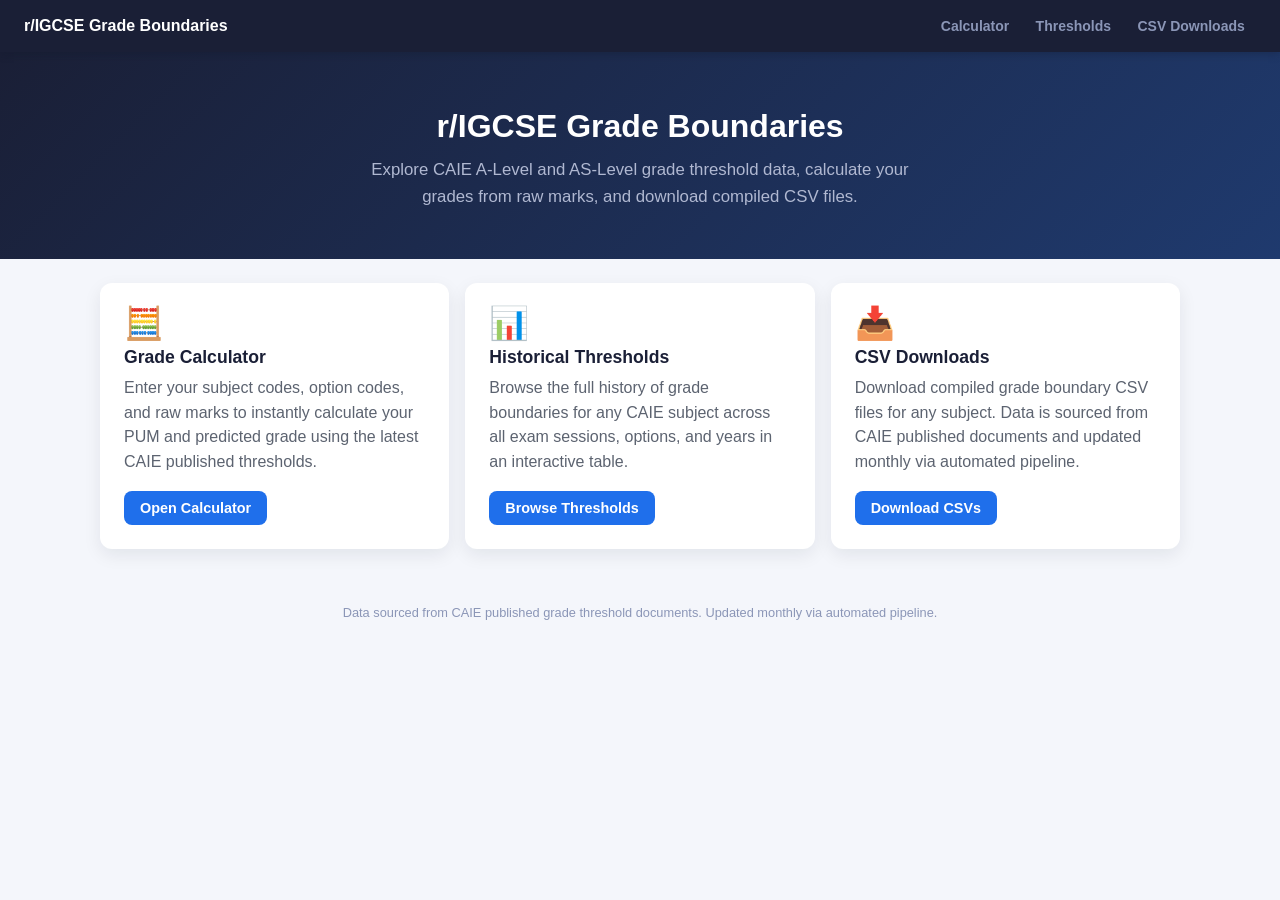
==== docs/index.html @ 79da9683 "feat: add dynamic header, index page, thresholds browser, CSV downloads page Agent-Logs-Url: https:/" ====
<!doctype html>
<html lang="en">
<head>
  <meta charset="UTF-8" />
  <meta name="viewport" content="width=device-width, initial-scale=1.0" />
  <title>r/IGCSE Grade Boundaries</title>
  <link rel="stylesheet" href="site.css" />
  <style>
    :root { color-scheme: light; font-family: Arial, sans-serif; }
    body { margin: 0; background: #f4f6fb; color: #1a1f36; }
    .hero {
      background: linear-gradient(135deg, #1a1f36 0%, #1f3a6e 100%);
      color: #fff;
      padding: 3.5rem 1.5rem 3rem;
      text-align: center;
    }
    .hero h1 { margin: 0 0 .75rem; font-size: 2rem; }
    .hero p {
      margin: 0 auto;
      max-width: 560px;
      color: #b0b8d1;
      font-size: 1.05rem;
      line-height: 1.6;
    }
    .container { max-width: 1080px; margin: 0 auto; padding: 1.5rem 1rem; }
    .feature-grid {
      display: grid;
      grid-template-columns: repeat(auto-fit, minmax(280px, 1fr));
      gap: 1rem;
    }
    .feature-card {
      background: #fff;
      border-radius: 12px;
      box-shadow: 0 6px 18px rgba(15, 23, 42, .08);
      padding: 1.5rem;
      display: flex;
      flex-direction: column;
      gap: .5rem;
    }
    .feature-icon { font-size: 2rem; line-height: 1; }
    .feature-card h2 { margin: 0; font-size: 1.1rem; }
    .feature-card p { margin: 0; color: #5c6370; line-height: 1.55; flex: 1; }
    .feature-card a.btn {
      display: inline-block;
      margin-top: .5rem;
      background: #1f6feb;
      color: #fff;
      text-decoration: none;
      border-radius: 8px;
      padding: .55rem 1rem;
      font-weight: 600;
      font-size: .9rem;
      align-self: flex-start;
      transition: background .15s;
    }
    .feature-card a.btn:hover { background: #1558c9; }
    footer {
      text-align: center;
      color: #8b96b7;
      font-size: .8rem;
      padding: 2rem 1rem;
    }
  </style>
</head>
<body>
  <header class="site-header">
    <a class="site-brand" href="index.html">r/IGCSE Grade Boundaries</a>
    <button class="nav-toggle" id="navToggle" aria-label="Toggle navigation" aria-expanded="false">☰</button>
    <nav class="site-nav" id="siteNav">
      <a href="calculator.html">Calculator</a>
      <a href="thresholds.html">Thresholds</a>
      <a href="downloads.html">CSV Downloads</a>
    </nav>
  </header>

  <div class="hero">
    <h1>r/IGCSE Grade Boundaries</h1>
    <p>Explore CAIE A-Level and AS-Level grade threshold data, calculate your grades from raw marks, and download compiled CSV files.</p>
  </div>

  <div class="container">
    <div class="feature-grid">
      <div class="feature-card">
        <div class="feature-icon">🧮</div>
        <h2>Grade Calculator</h2>
        <p>Enter your subject codes, option codes, and raw marks to instantly calculate your PUM and predicted grade using the latest CAIE published thresholds.</p>
        <a class="btn" href="calculator.html">Open Calculator</a>
      </div>
      <div class="feature-card">
        <div class="feature-icon">📊</div>
        <h2>Historical Thresholds</h2>
        <p>Browse the full history of grade boundaries for any CAIE subject across all exam sessions, options, and years in an interactive table.</p>
        <a class="btn" href="thresholds.html">Browse Thresholds</a>
      </div>
      <div class="feature-card">
        <div class="feature-icon">📥</div>
        <h2>CSV Downloads</h2>
        <p>Download compiled grade boundary CSV files for any subject. Data is sourced from CAIE published documents and updated monthly via automated pipeline.</p>
        <a class="btn" href="downloads.html">Download CSVs</a>
      </div>
    </div>
  </div>

  <footer>
    Data sourced from CAIE published grade threshold documents. Updated monthly via automated pipeline.
  </footer>

  <script src="site.js"></script>
</body>
</html>
---- docs/site.css ----
/* Shared site navigation */
.site-header {
  background: #1a1f36;
  padding: 0 1.5rem;
  display: flex;
  align-items: center;
  gap: 1rem;
  min-height: 52px;
  position: sticky;
  top: 0;
  z-index: 200;
  box-shadow: 0 2px 8px rgba(15, 23, 42, .3);
}

.site-brand {
  font-weight: 700;
  font-size: 1rem;
  color: #fff;
  text-decoration: none;
  white-space: nowrap;
  margin-right: auto;
}

.site-nav {
  display: flex;
  gap: .25rem;
  align-items: center;
}

.site-nav a {
  color: #8b96b7;
  text-decoration: none;
  font-weight: 600;
  font-size: .875rem;
  padding: .4rem .7rem;
  border-radius: 6px;
  transition: background .15s, color .15s;
  white-space: nowrap;
}

.site-nav a:hover {
  color: #fff;
  background: rgba(255, 255, 255, .1);
}

.site-nav a.active {
  color: #7eb8ff;
  background: rgba(126, 184, 255, .12);
}

.nav-toggle {
  display: none;
  background: none;
  border: none;
  color: #fff;
  font-size: 1.4rem;
  cursor: pointer;
  padding: .3rem .4rem;
  line-height: 1;
  border-radius: 4px;
}

.nav-toggle:hover {
  background: rgba(255, 255, 255, .1);
}

@media (max-width: 600px) {
  .site-header {
    flex-wrap: wrap;
    padding: .6rem 1rem;
    gap: 0;
  }

  .site-brand {
    flex: 1;
  }

  .nav-toggle {
    display: block;
    margin-left: .5rem;
  }

  .site-nav {
    display: none;
    flex-direction: column;
    align-items: stretch;
    width: 100%;
    padding: .4rem 0 .25rem;
    gap: 0;
  }

  .site-nav.open {
    display: flex;
  }

  .site-nav a {
    padding: .55rem .3rem;
    width: 100%;
  }
}
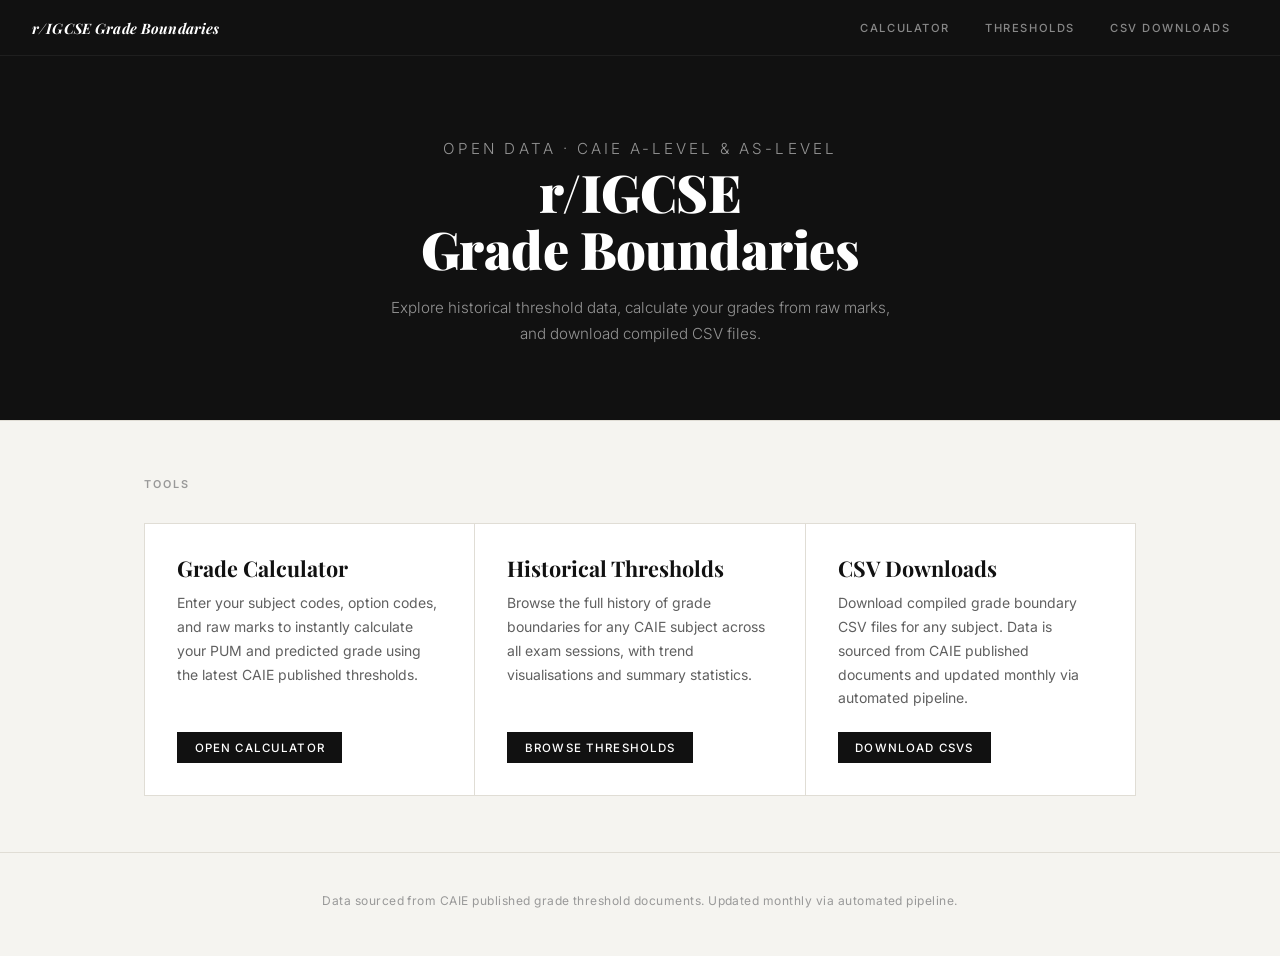
==== commit 6954d754: "feat: editorial redesign + thresholds viz + summary stats Agent-Logs-Url: https://github.com/Ellenie" ====
--- a/docs/index.html
+++ b/docs/index.html
@@ -6,59 +6,120 @@
   <title>r/IGCSE Grade Boundaries</title>
   <link rel="stylesheet" href="site.css" />
   <style>
-    :root { color-scheme: light; font-family: Arial, sans-serif; }
-    body { margin: 0; background: #f4f6fb; color: #1a1f36; }
+    *, *::before, *::after { box-sizing: border-box; }
+    :root { color-scheme: light; }
+    body {
+      margin: 0;
+      background: var(--c-bg);
+      color: var(--c-ink);
+      font-family: var(--f-sans);
+      -webkit-font-smoothing: antialiased;
+    }
+    /* Hero */
     .hero {
-      background: linear-gradient(135deg, #1a1f36 0%, #1f3a6e 100%);
+      background: var(--c-ink);
       color: #fff;
-      padding: 3.5rem 1.5rem 3rem;
+      padding: 5rem 1.5rem 4.5rem;
       text-align: center;
     }
-    .hero h1 { margin: 0 0 .75rem; font-size: 2rem; }
+    .hero-eyebrow {
+      font-family: var(--f-sans);
+      font-size: .7rem;
+      font-weight: 500;
+      letter-spacing: .2em;
+      text-transform: uppercase;
+      color: rgba(255,255,255,.45);
+      margin: 0 0 1.1rem;
+    }
+    .hero h1 {
+      margin: 0 0 1.1rem;
+      font-family: var(--f-serif);
+      font-size: clamp(2rem, 5vw, 3.25rem);
+      font-weight: 900;
+      line-height: 1.1;
+      letter-spacing: -.01em;
+    }
     .hero p {
       margin: 0 auto;
-      max-width: 560px;
-      color: #b0b8d1;
-      font-size: 1.05rem;
-      line-height: 1.6;
+      max-width: 520px;
+      color: rgba(255,255,255,.55);
+      font-size: .95rem;
+      line-height: 1.75;
+      font-weight: 300;
     }
-    .container { max-width: 1080px; margin: 0 auto; padding: 1.5rem 1rem; }
+    /* Divider */
+    .section-rule {
+      border: none;
+      border-top: 1px solid var(--c-border);
+      margin: 0;
+    }
+    /* Container */
+    .container {
+      max-width: 1040px;
+      margin: 0 auto;
+      padding: 3.5rem 1.5rem;
+    }
+    .section-label {
+      font-family: var(--f-sans);
+      font-size: .68rem;
+      font-weight: 600;
+      letter-spacing: .18em;
+      text-transform: uppercase;
+      color: var(--c-ink-3);
+      margin: 0 0 2rem;
+    }
+    /* Feature grid */
     .feature-grid {
       display: grid;
       grid-template-columns: repeat(auto-fit, minmax(280px, 1fr));
-      gap: 1rem;
+      gap: 1px;
+      background: var(--c-border);
+      border: 1px solid var(--c-border);
     }
     .feature-card {
-      background: #fff;
-      border-radius: 12px;
-      box-shadow: 0 6px 18px rgba(15, 23, 42, .08);
-      padding: 1.5rem;
+      background: var(--c-surface);
+      padding: 2rem;
       display: flex;
       flex-direction: column;
-      gap: .5rem;
+      gap: .6rem;
     }
-    .feature-icon { font-size: 2rem; line-height: 1; }
-    .feature-card h2 { margin: 0; font-size: 1.1rem; }
-    .feature-card p { margin: 0; color: #5c6370; line-height: 1.55; flex: 1; }
+    .feature-card h2 {
+      margin: 0;
+      font-family: var(--f-serif);
+      font-size: 1.35rem;
+      font-weight: 700;
+      line-height: 1.2;
+    }
+    .feature-card p {
+      margin: 0;
+      color: var(--c-ink-2);
+      font-size: .875rem;
+      line-height: 1.7;
+      flex: 1;
+    }
     .feature-card a.btn {
       display: inline-block;
-      margin-top: .5rem;
-      background: #1f6feb;
+      margin-top: .75rem;
+      background: var(--c-ink);
       color: #fff;
       text-decoration: none;
-      border-radius: 8px;
-      padding: .55rem 1rem;
-      font-weight: 600;
-      font-size: .9rem;
+      padding: .55rem 1.1rem;
+      font-family: var(--f-sans);
+      font-weight: 500;
+      font-size: .72rem;
+      letter-spacing: .1em;
+      text-transform: uppercase;
       align-self: flex-start;
-      transition: background .15s;
+      transition: opacity .15s;
     }
-    .feature-card a.btn:hover { background: #1558c9; }
+    .feature-card a.btn:hover { opacity: .75; }
     footer {
       text-align: center;
-      color: #8b96b7;
-      font-size: .8rem;
-      padding: 2rem 1rem;
+      color: var(--c-ink-3);
+      font-size: .75rem;
+      letter-spacing: .04em;
+      padding: 2.5rem 1rem 3rem;
+      border-top: 1px solid var(--c-border);
     }
   </style>
 </head>
@@ -74,26 +135,27 @@
   </header>
 
   <div class="hero">
-    <h1>r/IGCSE Grade Boundaries</h1>
-    <p>Explore CAIE A-Level and AS-Level grade threshold data, calculate your grades from raw marks, and download compiled CSV files.</p>
+    <p class="hero-eyebrow">Open Data · CAIE A-Level &amp; AS-Level</p>
+    <h1>r/IGCSE<br>Grade Boundaries</h1>
+    <p>Explore historical threshold data, calculate your grades from raw marks, and download compiled CSV files.</p>
   </div>
 
+  <hr class="section-rule" />
+
   <div class="container">
+    <p class="section-label">Tools</p>
     <div class="feature-grid">
       <div class="feature-card">
-        <div class="feature-icon">🧮</div>
         <h2>Grade Calculator</h2>
         <p>Enter your subject codes, option codes, and raw marks to instantly calculate your PUM and predicted grade using the latest CAIE published thresholds.</p>
         <a class="btn" href="calculator.html">Open Calculator</a>
       </div>
       <div class="feature-card">
-        <div class="feature-icon">📊</div>
         <h2>Historical Thresholds</h2>
-        <p>Browse the full history of grade boundaries for any CAIE subject across all exam sessions, options, and years in an interactive table.</p>
+        <p>Browse the full history of grade boundaries for any CAIE subject across all exam sessions, with trend visualisations and summary statistics.</p>
         <a class="btn" href="thresholds.html">Browse Thresholds</a>
       </div>
       <div class="feature-card">
-        <div class="feature-icon">📥</div>
         <h2>CSV Downloads</h2>
         <p>Download compiled grade boundary CSV files for any subject. Data is sourced from CAIE published documents and updated monthly via automated pipeline.</p>
         <a class="btn" href="downloads.html">Download CSVs</a>
--- a/docs/site.css
+++ b/docs/site.css
@@ -1,51 +1,75 @@
-/* Shared site navigation */
+@import url('https://fonts.googleapis.com/css2?family=Playfair+Display:ital,wght@0,700;0,900;1,700&family=Inter:wght@300;400;500;600&display=swap');
+
+/* ── Design tokens ──────────────────────────────────────── */
+:root {
+  --c-bg:           #f5f4f0;
+  --c-surface:      #ffffff;
+  --c-ink:          #111111;
+  --c-ink-2:        #606060;
+  --c-ink-3:        #999999;
+  --c-border:       #e0ddd5;
+  --c-border-dark:  #c8c5bc;
+  --c-accent:       #1e3a5f;
+  --c-accent-light: #e8eef8;
+  --c-nav:          #111111;
+  --f-serif:        'Playfair Display', Georgia, serif;
+  --f-sans:         'Inter', system-ui, -apple-system, sans-serif;
+  --radius:         2px;
+  --header-h:       56px;
+}
+
+/* ── Navigation ─────────────────────────────────────────── */
 .site-header {
-  background: #1a1f36;
-  padding: 0 1.5rem;
+  background: var(--c-nav);
+  padding: 0 2rem;
   display: flex;
   align-items: center;
-  gap: 1rem;
-  min-height: 52px;
+  gap: 2rem;
+  min-height: var(--header-h);
   position: sticky;
   top: 0;
   z-index: 200;
-  box-shadow: 0 2px 8px rgba(15, 23, 42, .3);
+  border-bottom: 1px solid rgba(255,255,255,.06);
 }
 
 .site-brand {
+  font-family: var(--f-serif);
   font-weight: 700;
-  font-size: 1rem;
-  color: #fff;
+  font-style: italic;
+  font-size: .9rem;
+  color: #ffffff;
   text-decoration: none;
+  letter-spacing: .01em;
   white-space: nowrap;
   margin-right: auto;
 }
 
 .site-nav {
   display: flex;
-  gap: .25rem;
+  gap: 0;
   align-items: center;
 }
 
 .site-nav a {
-  color: #8b96b7;
+  color: #888888;
   text-decoration: none;
-  font-weight: 600;
-  font-size: .875rem;
-  padding: .4rem .7rem;
-  border-radius: 6px;
-  transition: background .15s, color .15s;
+  font-family: var(--f-sans);
+  font-weight: 500;
+  font-size: .7rem;
+  letter-spacing: .14em;
+  text-transform: uppercase;
+  padding: .5rem 1.1rem;
+  transition: color .15s;
   white-space: nowrap;
 }
 
 .site-nav a:hover {
-  color: #fff;
-  background: rgba(255, 255, 255, .1);
+  color: #ffffff;
 }
 
 .site-nav a.active {
-  color: #7eb8ff;
-  background: rgba(126, 184, 255, .12);
+  color: #ffffff;
+  border-bottom: 1.5px solid rgba(255,255,255,.55);
 }
 
 .nav-toggle {
@@ -53,21 +77,20 @@
   background: none;
   border: none;
   color: #fff;
-  font-size: 1.4rem;
+  font-size: 1.3rem;
   cursor: pointer;
   padding: .3rem .4rem;
   line-height: 1;
-  border-radius: 4px;
 }
 
 .nav-toggle:hover {
-  background: rgba(255, 255, 255, .1);
+  color: rgba(255,255,255,.75);
 }
 
-@media (max-width: 600px) {
+@media (max-width: 640px) {
   .site-header {
     flex-wrap: wrap;
-    padding: .6rem 1rem;
+    padding: .7rem 1.25rem;
     gap: 0;
   }
 
@@ -85,8 +108,10 @@
     flex-direction: column;
     align-items: stretch;
     width: 100%;
-    padding: .4rem 0 .25rem;
+    padding: .6rem 0 .3rem;
     gap: 0;
+    border-top: 1px solid rgba(255,255,255,.08);
+    margin-top: .6rem;
   }
 
   .site-nav.open {
@@ -94,7 +119,7 @@
   }
 
   .site-nav a {
-    padding: .55rem .3rem;
-    width: 100%;
+    padding: .65rem 0;
+    border-bottom: none;
   }
 }
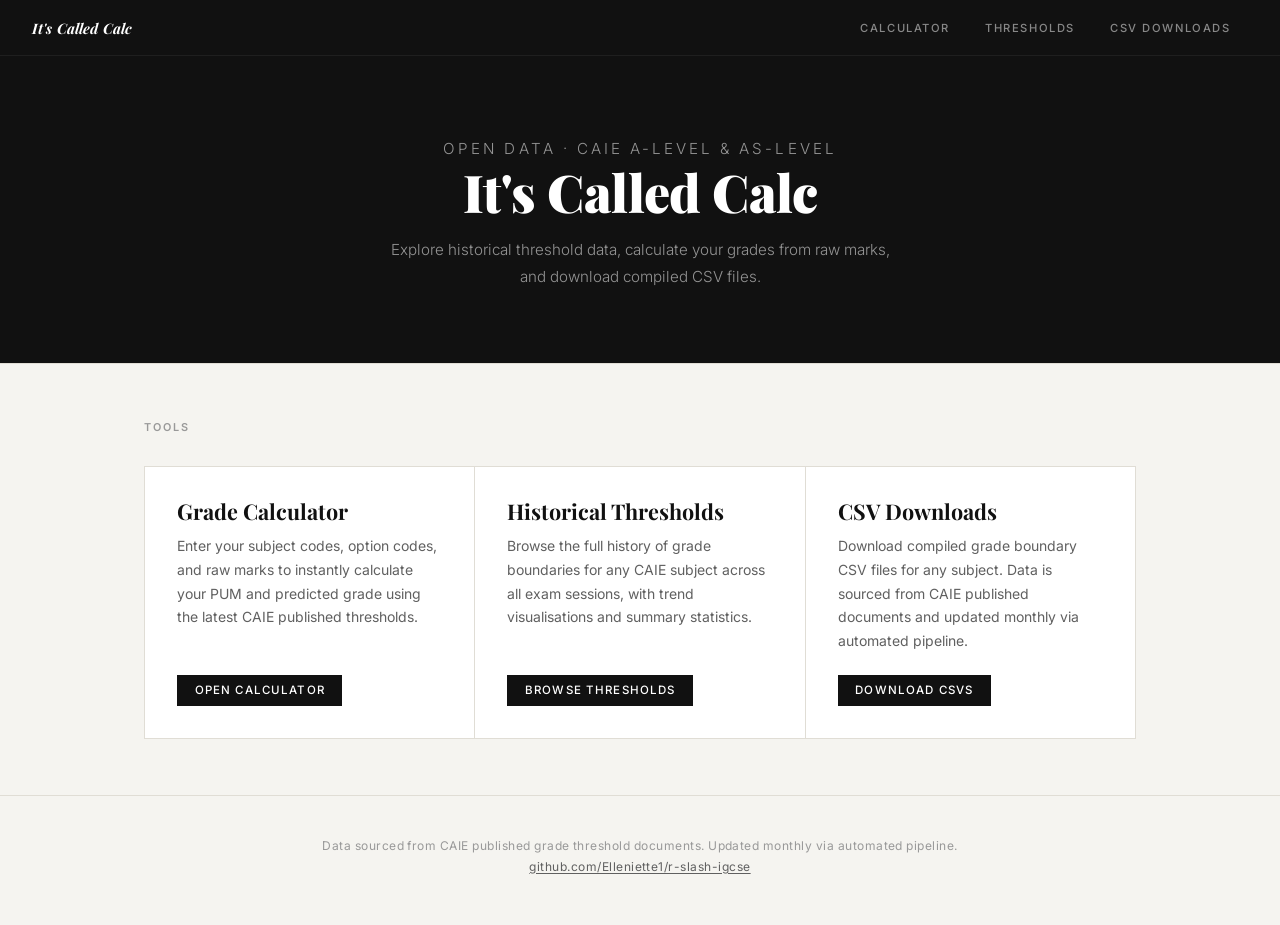
==== commit 8c54efcd: "feat: rename to It's Called Calc, remove mark charts, add side layout, line graph 4 grades, footers," ====
--- a/docs/index.html
+++ b/docs/index.html
@@ -3,7 +3,7 @@
 <head>
   <meta charset="UTF-8" />
   <meta name="viewport" content="width=device-width, initial-scale=1.0" />
-  <title>r/IGCSE Grade Boundaries</title>
+  <title>It's Called Calc</title>
   <link rel="stylesheet" href="site.css" />
   <style>
     *, *::before, *::after { box-sizing: border-box; }
@@ -113,19 +113,11 @@
       transition: opacity .15s;
     }
     .feature-card a.btn:hover { opacity: .75; }
-    footer {
-      text-align: center;
-      color: var(--c-ink-3);
-      font-size: .75rem;
-      letter-spacing: .04em;
-      padding: 2.5rem 1rem 3rem;
-      border-top: 1px solid var(--c-border);
-    }
   </style>
 </head>
 <body>
   <header class="site-header">
-    <a class="site-brand" href="index.html">r/IGCSE Grade Boundaries</a>
+    <a class="site-brand" href="index.html">It's Called Calc</a>
     <button class="nav-toggle" id="navToggle" aria-label="Toggle navigation" aria-expanded="false">☰</button>
     <nav class="site-nav" id="siteNav">
       <a href="calculator.html">Calculator</a>
@@ -136,7 +128,7 @@
 
   <div class="hero">
     <p class="hero-eyebrow">Open Data · CAIE A-Level &amp; AS-Level</p>
-    <h1>r/IGCSE<br>Grade Boundaries</h1>
+    <h1>It's Called Calc</h1>
     <p>Explore historical threshold data, calculate your grades from raw marks, and download compiled CSV files.</p>
   </div>
 
@@ -163,8 +155,9 @@
     </div>
   </div>
 
-  <footer>
-    Data sourced from CAIE published grade threshold documents. Updated monthly via automated pipeline.
+  <footer class="site-footer">
+    Data sourced from CAIE published grade threshold documents. Updated monthly via automated pipeline.<br>
+    <a href="https://github.com/Elleniette1/r-slash-igcse" target="_blank" rel="noopener">github.com/Elleniette1/r-slash-igcse</a>
   </footer>
 
   <script src="site.js"></script>
--- a/docs/site.css
+++ b/docs/site.css
@@ -123,3 +123,24 @@
     border-bottom: none;
   }
 }
+
+/* ── Footer ─────────────────────────────────────────────── */
+.site-footer {
+  text-align: center;
+  color: var(--c-ink-3);
+  font-size: .75rem;
+  letter-spacing: .04em;
+  padding: 2.5rem 1rem 3rem;
+  border-top: 1px solid var(--c-border);
+  line-height: 1.7;
+}
+
+.site-footer a {
+  color: var(--c-ink-2);
+  text-decoration: underline;
+  text-underline-offset: 2px;
+}
+
+.site-footer a:hover {
+  color: var(--c-ink);
+}
